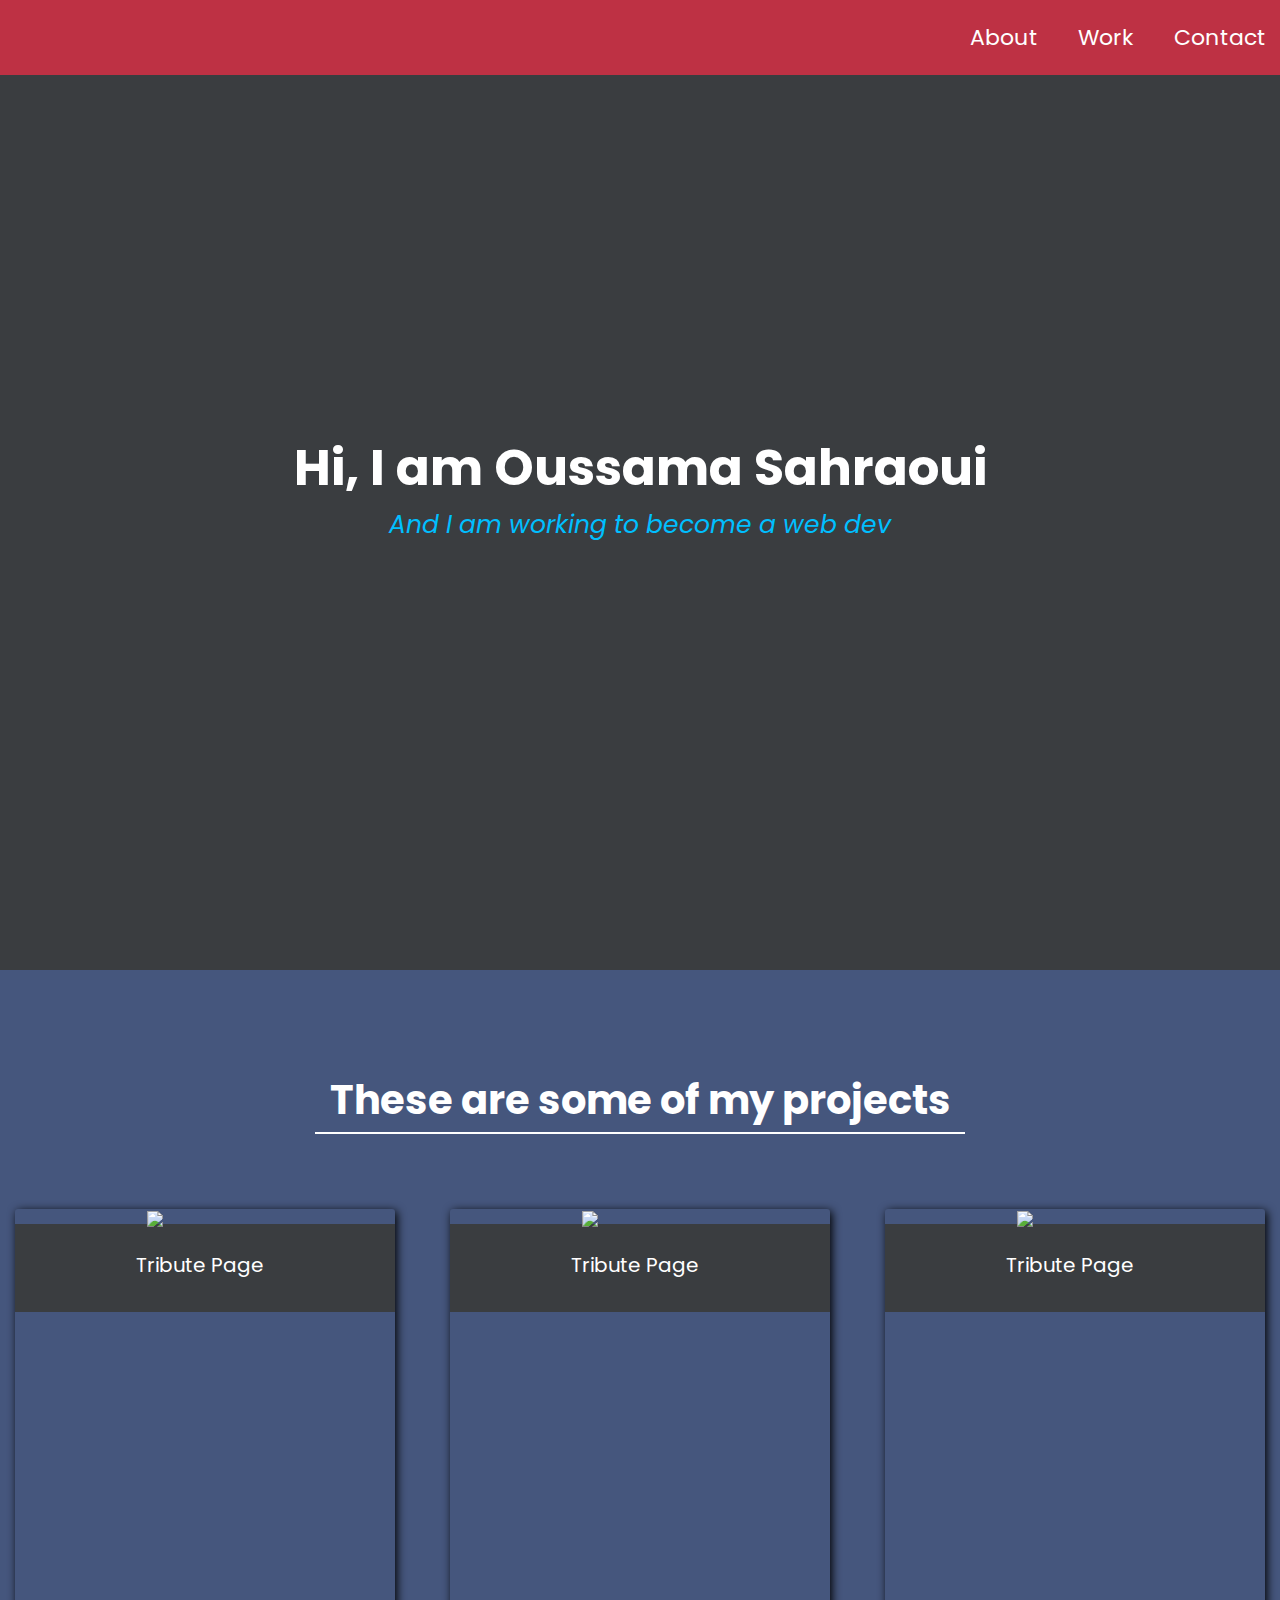
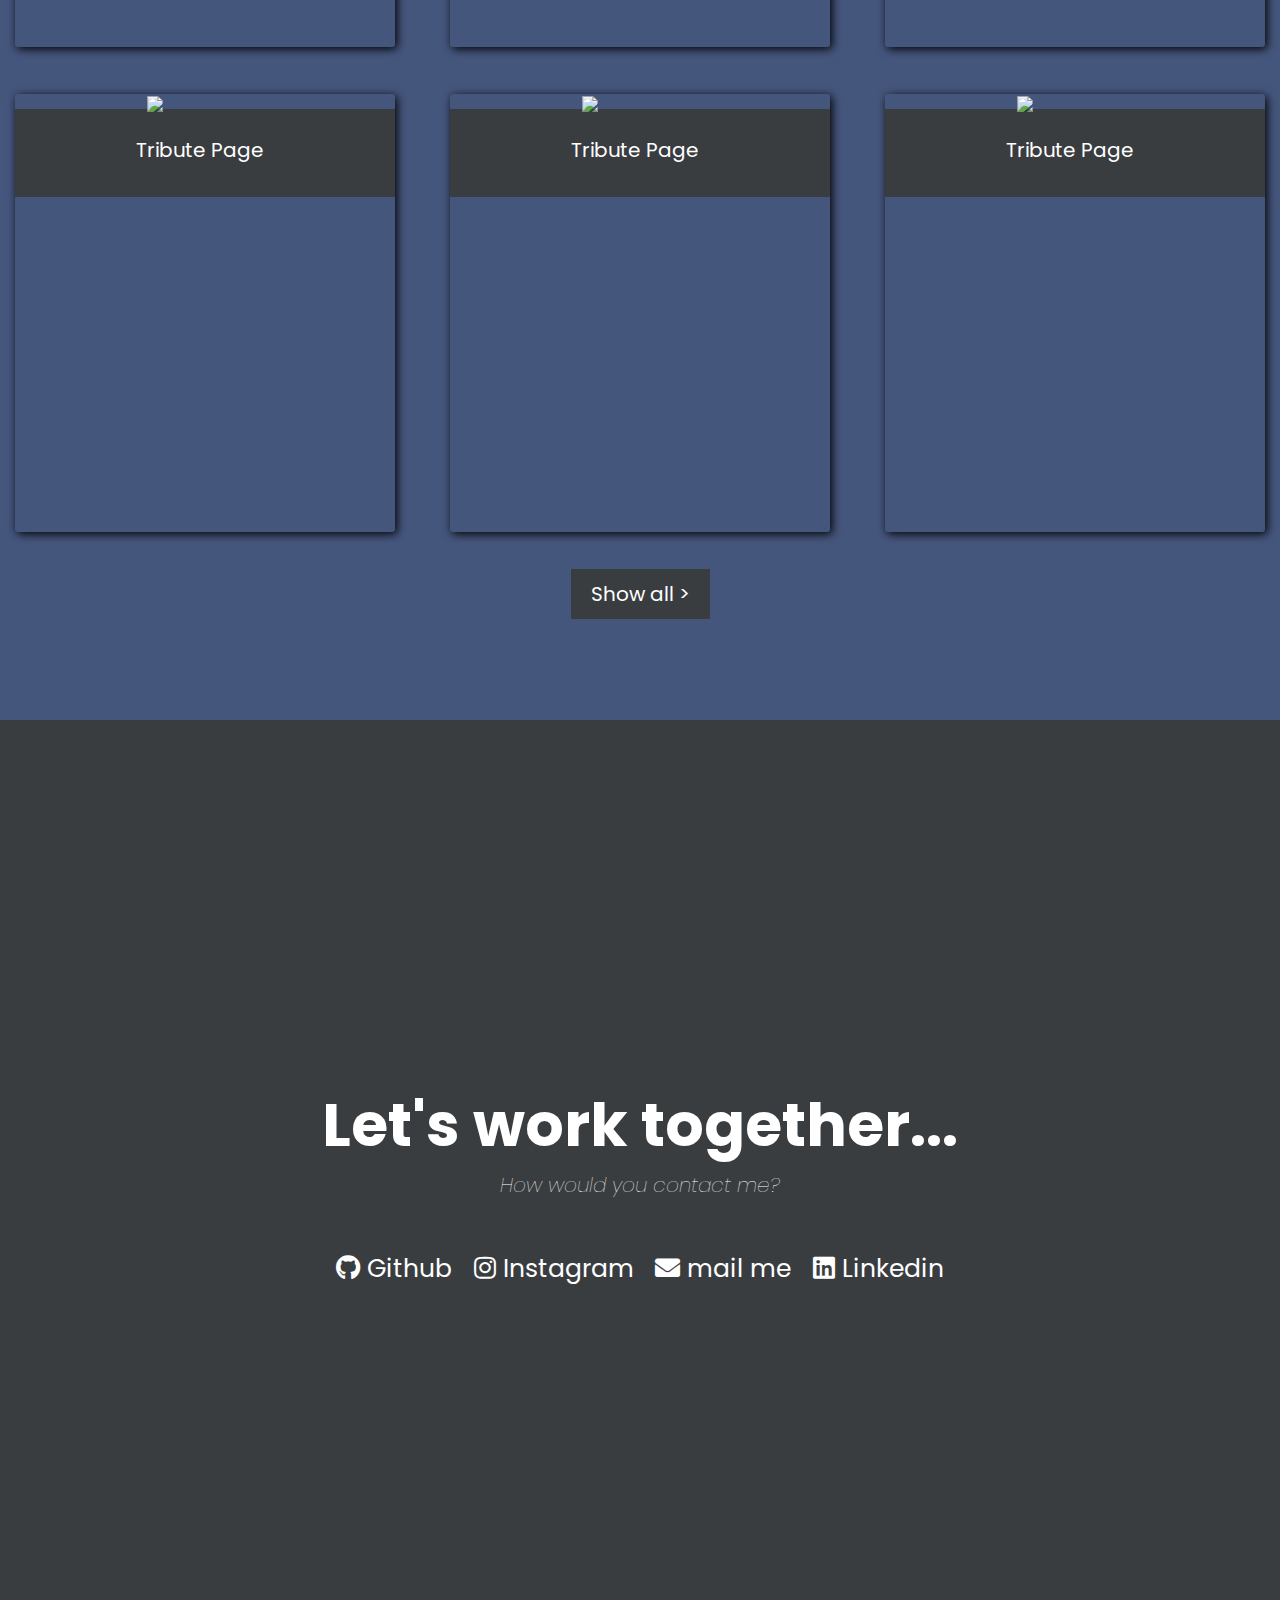
==== index.html @ 694a5e52 "Rename portfolio.html to index.html" ====
<!DOCTYPE html>
<html lang="en-us">

<head>

    <meta charset="UTF-8">
    <meta name="viewport" content="width=device-width, initial-scale=1">
    <link rel="stylesheet" href="portfolio-css.css">
    <link
      rel="stylesheet"
      href="https://use.fontawesome.com/releases/v5.8.2/css/all.css"
      integrity="sha384-oS3vJWv+0UjzBfQzYUhtDYW+Pj2yciDJxpsK1OYPAYjqT085Qq/1cq5FLXAZQ7Ay"
      crossorigin="anonymous"
    />
    <link
      href="https://fonts.googleapis.com/css?family=Poppins:200i,300,400&display=swap"
      rel="stylesheet"
    />
    <link
      href="https://fonts.googleapis.com/css?family=Raleway:700&display=swap"
      rel="stylesheet"
    />
    <link rel="stylesheet" href="https://cdnjs.cloudflare.com/ajax/libs/font-awesome/5.15.3/css/all.min.css">
    <title>My portfolio</title>

</head>
<body>
  <navbar id="navbar">
    <div>
<a href="#welcome-section">About</a>
<a href="#projects">Work</a>
<a href="#contact">Contact</a>
    </div>
</navbar>

<section id="welcome-section">
  <h1>Hi, I am Oussama Sahraoui</h1>
  <p>And I am working to become a web dev</p>
</section>




<section id="projects">

<h1>These are some of my projects</h1>
<hr></hr>
<div class="project-tiles">
<div class="project-tile">

  <img src="https://cdn.freecodecamp.org/testable-projects-fcc/images/tribute.jpg">
  <div class="click">
  <a href="https://codepen.io/freeCodeCamp/full/zNqgVx" target="_blank"><span>< </span> Tribute Page <span>/></span></a>
</div>
</div>
<div class="project-tile">
  <img src="https://cdn.freecodecamp.org/testable-projects-fcc/images/tribute.jpg">
  <div class="click">
  <a href="https://codepen.io/freeCodeCamp/full/zNqgVx" target="_blank"><span>< </span> Tribute Page <span>/></span></a></div>
</div>
<div class="project-tile">
 
  <img src="https://cdn.freecodecamp.org/testable-projects-fcc/images/tribute.jpg">
   <div class="click">
  <a href="https://codepen.io/freeCodeCamp/full/zNqgVx" target="_blank"><span>< </span> Tribute Page <span>/></span></a></div>
</div>
<div class="project-tile">
  <img src="https://cdn.freecodecamp.org/testable-projects-fcc/images/tribute.jpg">
  <div class="click">
  <a href="https://codepen.io/freeCodeCamp/full/zNqgVx" target="_blank"><span>< </span> Tribute Page <span>/></span></a></div>
</div>
<div class="project-tile">
  <img src="https://cdn.freecodecamp.org/testable-projects-fcc/images/tribute.jpg">
  <div class="click">
  <a href="https://codepen.io/freeCodeCamp/full/zNqgVx" target="_blank"><span>< </span> Tribute Page <span>/></span></a></div>
</div>
<div class="project-tile">
  <img src="https://cdn.freecodecamp.org/testable-projects-fcc/images/tribute.jpg">
  <div class="click">
  <a href="https://codepen.io/freeCodeCamp/full/zNqgVx" target="_blank"><span>< </span> Tribute Page <span>/></span></a></div>
</div>
</div>
<a href="https://github.com/darth-liutas" target="_blank"><button>Show all ></button></a>

</section>

<section id="contact">
  <h1>Let's work together...</h1>
  <p>How would you contact me?</p>
  <div id="contacts">
  <a id="profile-link" href="https://github.com/darth-liutas" target="_blank"><i class="fab fa-github"></i> Github</a>
   <a id="profile-link" href="https://www.instagram.com/angrywolfjr/" target="_blank"><i class="fab fa-instagram"></i> Instagram</a>
    <a id="profile-link" href="mailto:average.grind.enjoyer@gmail.com" target="_blank"><i class="fas fa-envelope"></i> mail me</a>
    <a id="profile-link" href="https://www.linkedin.com/in/oussama-sahraoui-8684a4270/" target="_blank"><i class="fab fa-linkedin"></i> Linkedin</a>
    </div>
</section>




</body>
</html>
---- portfolio-css.css ----
*{
   margin:0;
  padding:0;
  font-family:Poppins,sans-serif;
}
body{
  background-color:#000;
}
html{
  scroll-behavior:smooth;
}


@media{ 
}
#navbar{
  background-color:#BE3144;
  width:100%;
  height:75px;
  position:fixed;
  top:0;
  z-index:10;
}
#navbar div{
 
  align-items:center;
  vertical-align:center;
  width:300px;
  height:75px;
  justify-content:space-between;
  float:right;
  margin-right:30px;
  display:flex;
   
}
#navbar a{
  padding:20px;
  vertical-align:center;
   color:white;
   text-decoration:none;
   font-size:22px;  
}
#navbar a:hover{
  background-color:royalblue;
}
#welcome-section{
  background-color:#3a3d40; 
  margin:auto;
  margin-top:70px;
  width:100%;
  height:100vh;
  text-align:center;
   color:white;
}
#welcome-section p,h1{
  position:relative;
  top:40%;
}
#welcome-section h1{
  font-size:50px;
}
#welcome-section p{
  font-size:25px;
  color:deepskyblue;
  font-style:italic;
}


#projects{
  overflow:auto;
  margin:auto;
  background-color:#45567d; 
  width:100%;
  height:150vh;
  text-align:center;
  color:white;
}
#projects h1{
  
  font-size:40px;
  top:0px;
  margin-top:100px;
}
#projects hr{
  width:650px;
  margin:0 auto;
  height: 2px;
  border-color:white;
  border-width: 0;
  border-bottom-width: 2px;
  border-style: solid;
  margin-bottom: 20px;
  top:0px;
}

.project-tiles{

  display:grid;
  grid-template-columns: 380px 380px 380px;
  gap:25px;
  width:1250px;
  height:105vh;
  margin:0 auto;
  margin-top:75px;
  justify-content:space-between;
}
.project-tile{
  margin:0;
  padding:0;
  box-shadow:2px 2px 10px black;
  border-radius:3px;
  width:380px;
  height:438px;
    overflow:hidden;
}
.project-tile img{
  position:relative;
  height:83%;
  object-fit:cover;
  left:-50px;
}

#projects button{
  margin-top:15px;
  border:none;
  padding:10px 20px;
  background:#3a3d40;
  color:white;
  font-size:20px;
}


#contact{
  text-align:center;
  background-color:#3a3d40;
  width:100%;
  height:100vh;
  margin:auto;
  color:white;
}
#contact a{
  font-size:25px;
  color:white;
  text-decoration:none;
  transition: margin-top 0.5s;
}
#contact a:hover{
  margin-top:15px;
}
#contact div{
  width:650px;
  display:flex;
  justify-content:space-evenly;
  margin:auto;
  margin-top:50px;
  position:relative;
  top:40%;
}
 #contact p,h1{
  position:relative;
  top:40%;
}
#contact h1{
font-size:60px;
}
#contact p{
font-size:20px;
font-weight:lighter;
font-style:italic;
}


.click{
 background-color:#3a3d40;
 margin-top:-10px;
 height:20%;
 width:100%;
 text-align:center;
}
.click a{
  position:relative;
  top:30%;
  background-color:#3a3d40;
  color:white;
  text-decoration:none;
  font-size:20px;
}
.click a span{
  color:transparent;
  transition:color 1s;
}
.click:hover span{
  color:red;
}
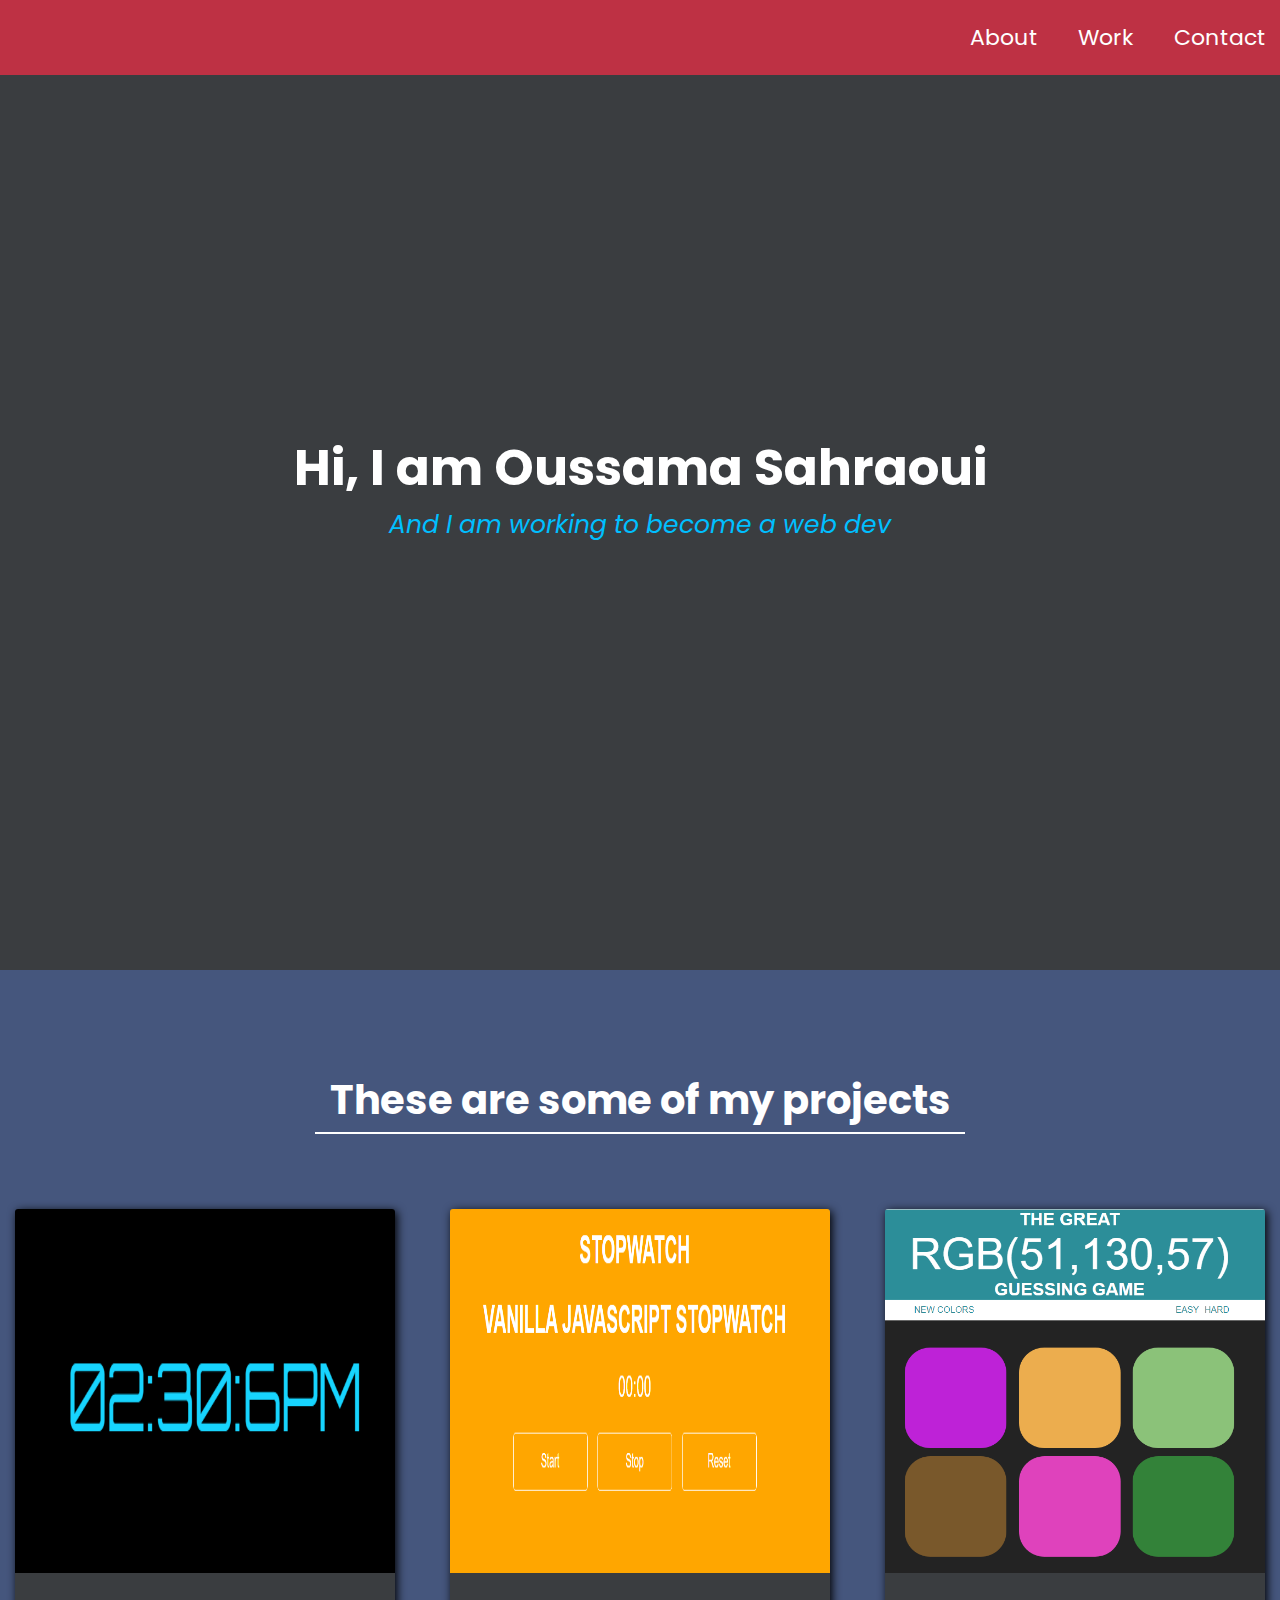
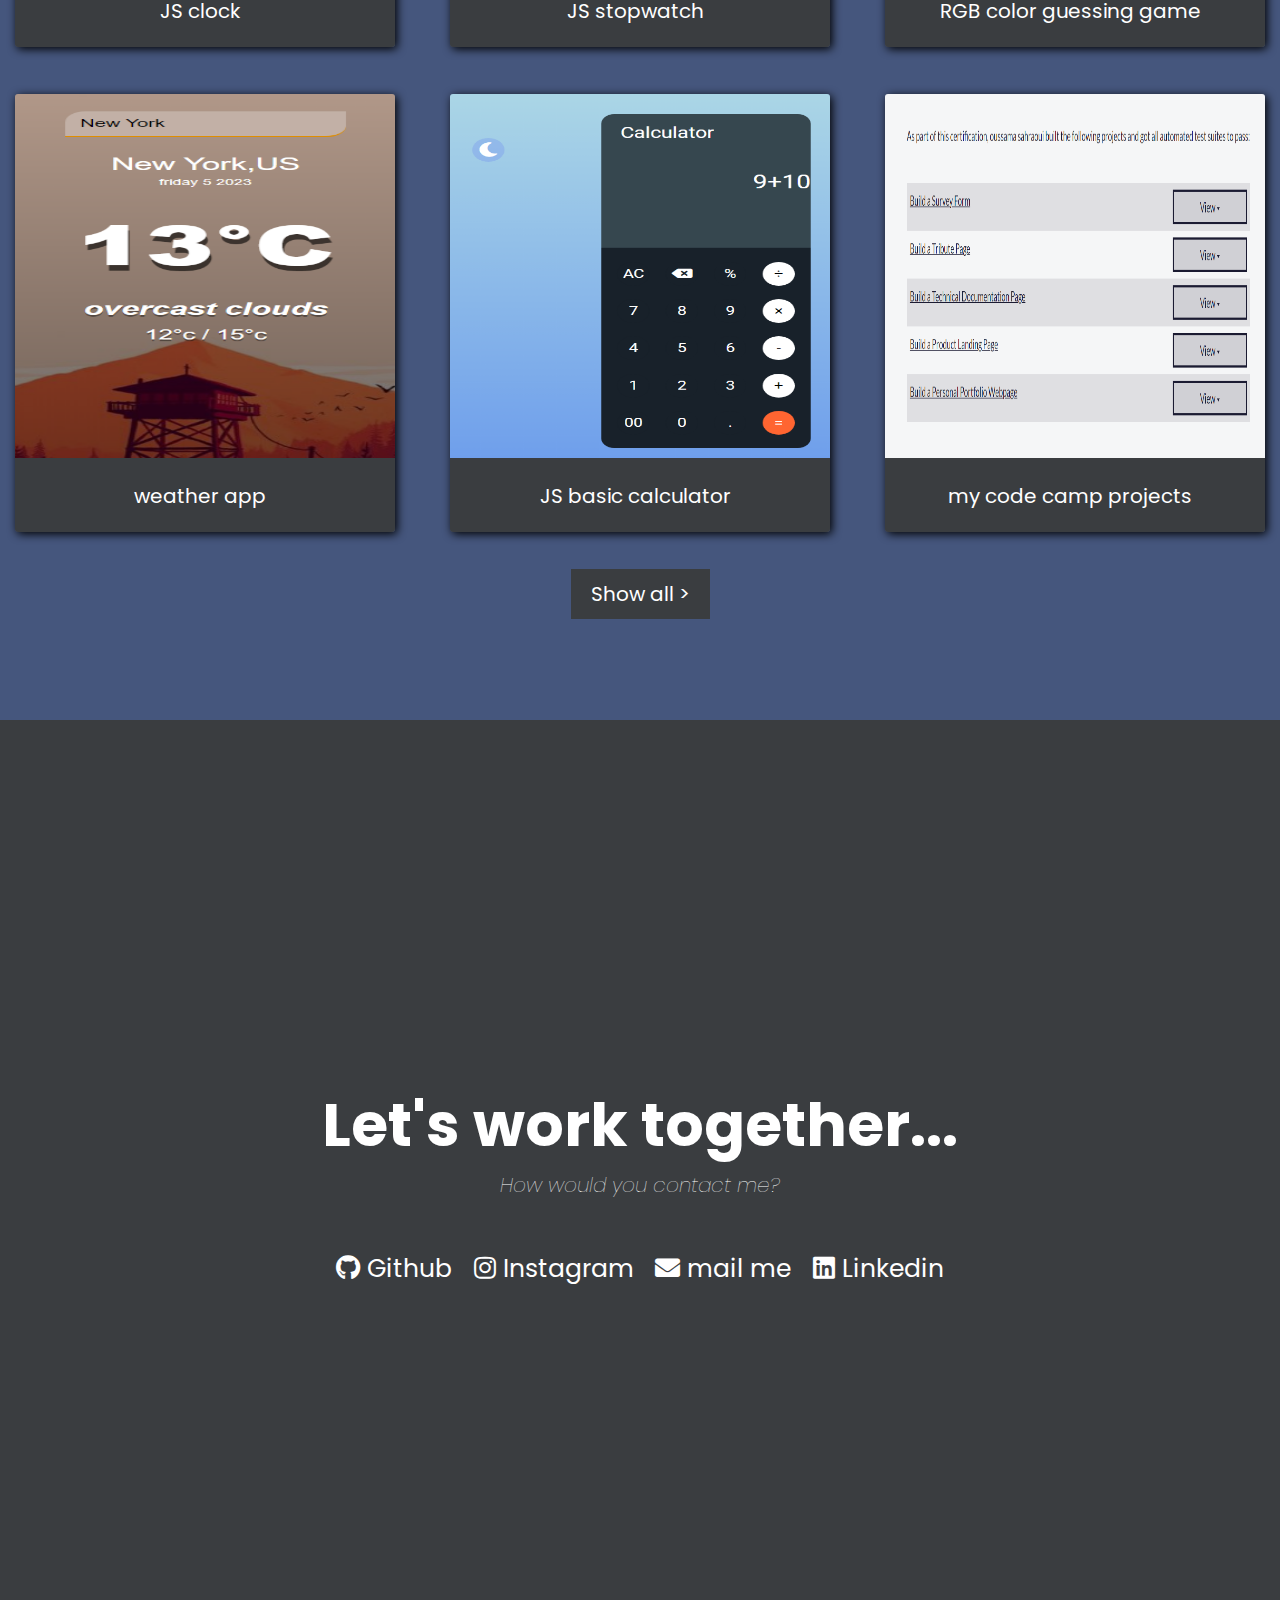
==== commit 52590330: "Merge branch 'main' of https://github.com/darth-liutas/my-portfolio" ====
--- a/index.html
+++ b/index.html
@@ -48,39 +48,39 @@
 <div class="project-tiles">
 <div class="project-tile">
 
-  <img src="https://cdn.freecodecamp.org/testable-projects-fcc/images/tribute.jpg">
+  <img src="images/clock.png">
   <div class="click">
-  <a href="https://codepen.io/freeCodeCamp/full/zNqgVx" target="_blank"><span>< </span> Tribute Page <span>/></span></a>
+  <a href="https://codepen.io/darth-liutas/pen/XWxVzxG" target="_blank"><span>< </span> JS clock <span>/></span></a>
 </div>
 </div>
 <div class="project-tile">
-  <img src="https://cdn.freecodecamp.org/testable-projects-fcc/images/tribute.jpg">
+  <img src="images/JS stopwatch.png">
   <div class="click">
-  <a href="https://codepen.io/freeCodeCamp/full/zNqgVx" target="_blank"><span>< </span> Tribute Page <span>/></span></a></div>
+  <a href="https://codepen.io/darth-liutas/details/mdzppBp" target="_blank"><span>< </span> JS stopwatch <span>/></span></a></div>
 </div>
 <div class="project-tile">
  
-  <img src="https://cdn.freecodecamp.org/testable-projects-fcc/images/tribute.jpg">
+  <img src="images/rgb color guessing game.png">
    <div class="click">
-  <a href="https://codepen.io/freeCodeCamp/full/zNqgVx" target="_blank"><span>< </span> Tribute Page <span>/></span></a></div>
+  <a href="https://codepen.io/darth-liutas/pen/poxppaX" target="_blank"><span>< </span> RGB color guessing game <span>/></span></a></div>
 </div>
 <div class="project-tile">
-  <img src="https://cdn.freecodecamp.org/testable-projects-fcc/images/tribute.jpg">
+  <img src="images/weather app.png">
   <div class="click">
-  <a href="https://codepen.io/freeCodeCamp/full/zNqgVx" target="_blank"><span>< </span> Tribute Page <span>/></span></a></div>
+  <a href="https://codepen.io/darth-liutas/pen/PoyEEdd" target="_blank"><span>< </span> weather app <span>/></span></a></div>
 </div>
 <div class="project-tile">
-  <img src="https://cdn.freecodecamp.org/testable-projects-fcc/images/tribute.jpg">
+  <img src="images/calculator.png">
   <div class="click">
-  <a href="https://codepen.io/freeCodeCamp/full/zNqgVx" target="_blank"><span>< </span> Tribute Page <span>/></span></a></div>
+  <a href="https://codepen.io/darth-liutas/pen/MWPrrRw" target="_blank"><span>< </span> JS basic calculator <span>/></span></a></div>
 </div>
 <div class="project-tile">
-  <img src="https://cdn.freecodecamp.org/testable-projects-fcc/images/tribute.jpg">
+  <img src="images/codecamp.png">
   <div class="click">
-  <a href="https://codepen.io/freeCodeCamp/full/zNqgVx" target="_blank"><span>< </span> Tribute Page <span>/></span></a></div>
+  <a href="https://www.freecodecamp.org/certification/fccda0ebe5f-d0e2-4dbd-9586-e0b9ad8500dc/responsive-web-design" target="_blank"><span>< </span> my code camp projects <span>/></span></a></div>
 </div>
 </div>
-<a href="https://github.com/darth-liutas" target="_blank"><button>Show all ></button></a>
+<a href="https://codepen.io/collection/NqMzOg" target="_blank"><button>Show all ></button></a>
 
 </section>
 
--- a/portfolio-css.css
+++ b/portfolio-css.css
@@ -116,8 +116,8 @@
 .project-tile img{
   position:relative;
   height:83%;
-  object-fit:cover;
-  left:-50px;
+  width:100%;
+  object-fit:fill;
 }
 
 #projects button{
